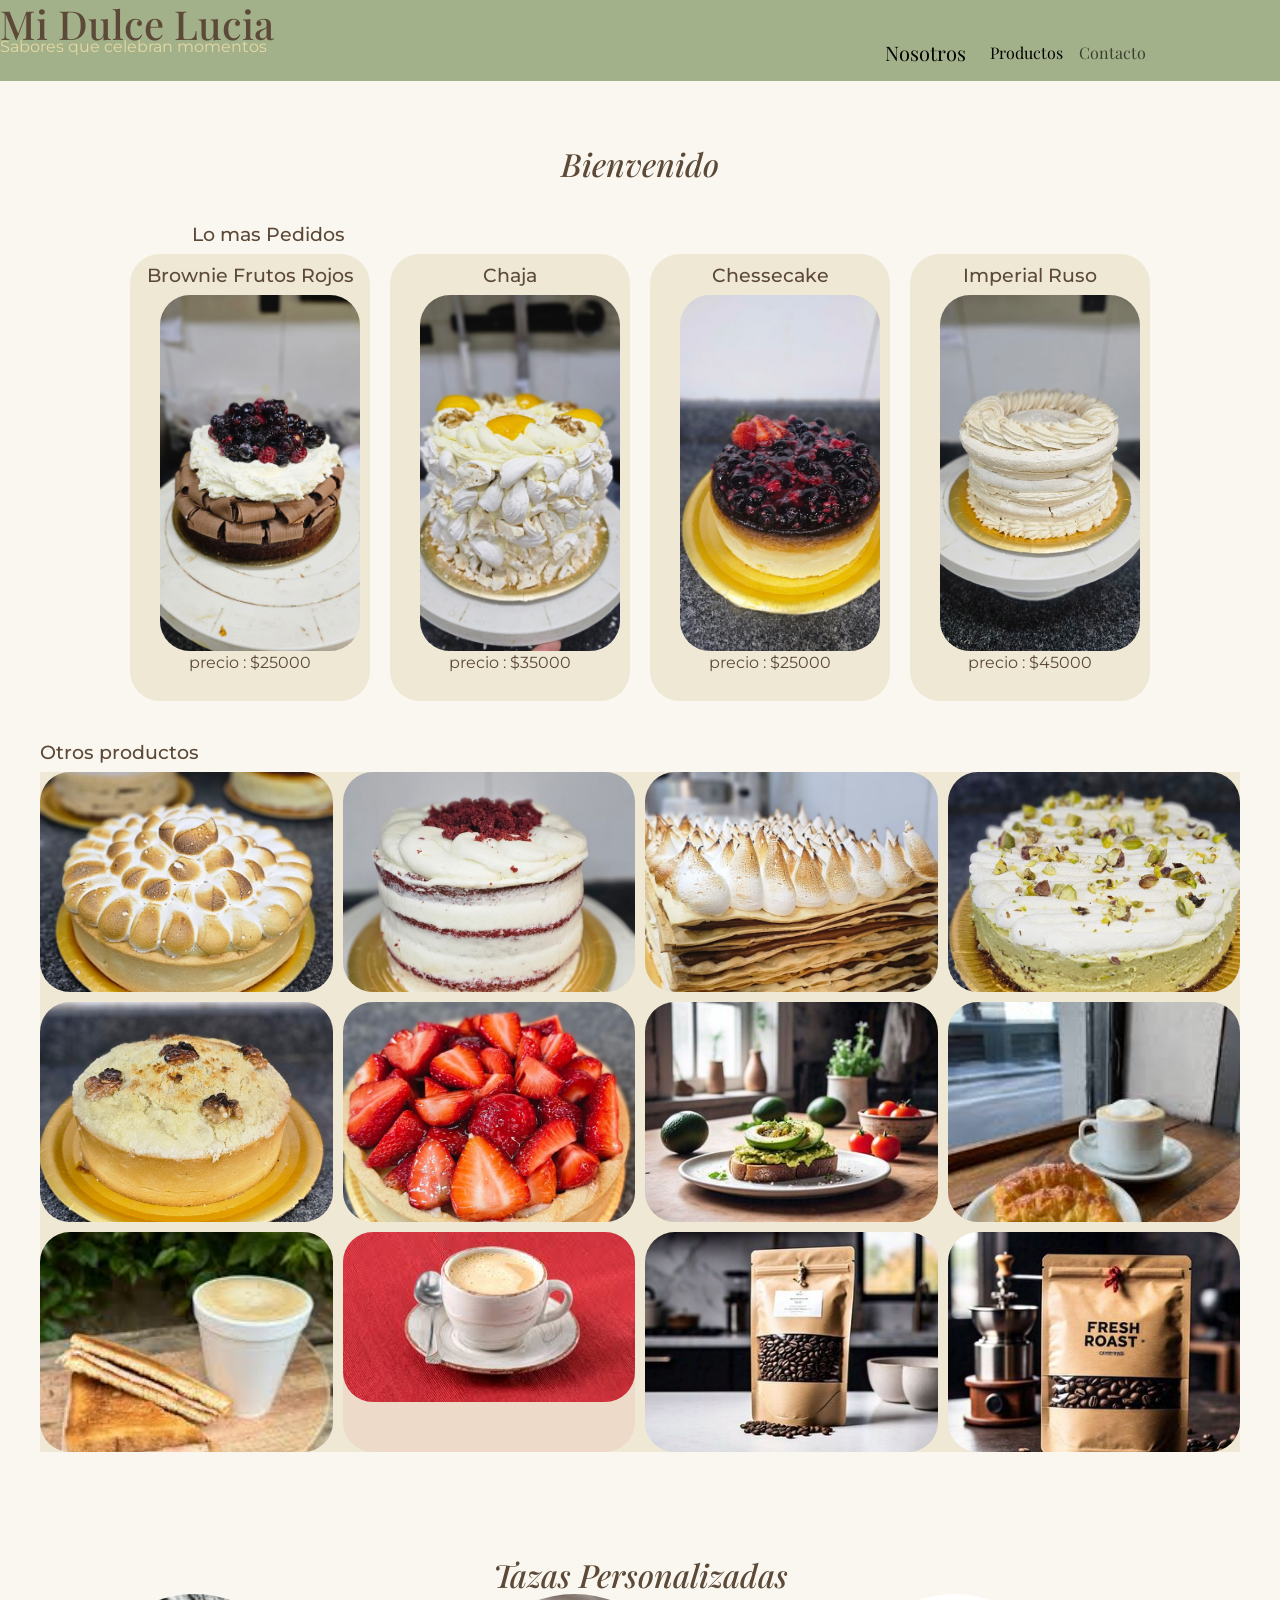
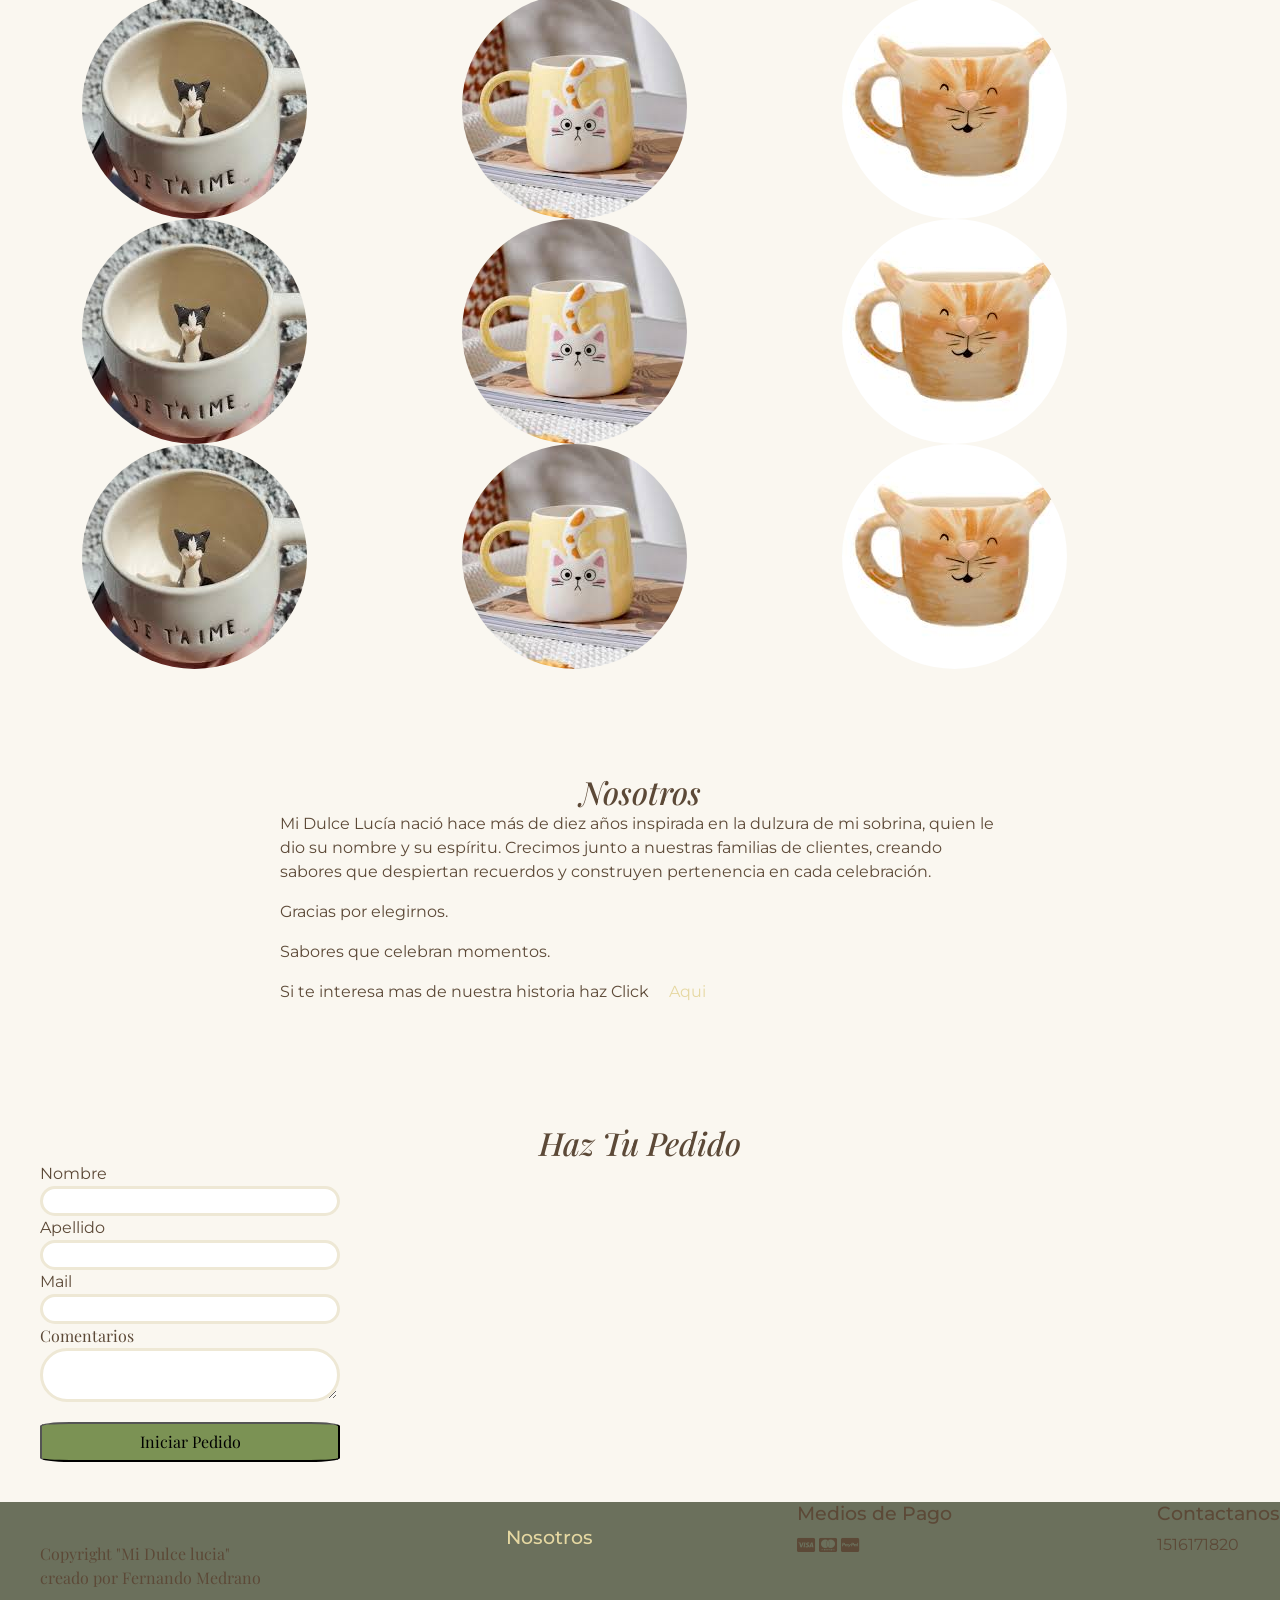
==== index.html @ 554dda73 "proyecto v1 mi dulce lucia" ====
<!DOCTYPE html>
<html lang="en">

<head>
    <meta charset="UTF-8">
    <meta name="viewport" content="width=device-width, initial-scale=1.0">
    <meta name="description"
        content=" Mi Dulce Lucía: pastelería artesanal, tortas premium y postres personalizados. Envíos a todo Buenos Aires.">
    <meta name="robots" content="index, follow">

    <!--- bootstrasp-->
    <link href="https://cdn.jsdelivr.net/npm/bootstrap@5.3.8/dist/css/bootstrap.min.css" rel="stylesheet"
        integrity="sha384-sRIl4kxILFvY47J16cr9ZwB07vP4J8+LH7qKQnuqkuIAvNWLzeN8tE5YBujZqJLB" crossorigin="anonymous">
    <!---->

    <link rel="stylesheet" href="./estilo/estilo.css">

    <link rel="preconnect" href="https://fonts.googleapis.com">
    <link rel="preconnect" href="https://fonts.gstatic.com" crossorigin>
    <link href="https://fonts.googleapis.com/css2?family=Playfair+Display:ital,wght@0,400..900;1,400..900&display=swap"
        rel="stylesheet">
    <link rel="preconnect" href="https://fonts.googleapis.com">
    <link rel="preconnect" href="https://fonts.gstatic.com" crossorigin>
    <link
        href="https://fonts.googleapis.com/css2?family=Montserrat:ital,wght@0,100..900;1,100..900&family=Playfair+Display:ital,wght@0,400..900;1,400..900&display=swap"
        rel="stylesheet">




    <link rel="stylesheet" href="https://cdnjs.cloudflare.com/ajax/libs/font-awesome/6.5.0/css/all.min.css">
    <!---etiqueta para icono, con ia aprendi como usarla-->

    <title>Mi Dulce Lucia</title>
</head>

<body>
    <header>
        <div class="logo" id="headerGrid">
            <h1>Mi Dulce Lucia </h1>
            <p class="eslogan">Sabores que celebran momentos </p>
        </div>
        <div id="btnGrid">
            <nav class="navbar navbar-expand-lg ">
                <div class="container-fluid">
                    <a class="navbar-brand" href="./pages/NuestraHistoria.html">Nosotros</a>
                    <button class="navbar-toggler" type="button" data-bs-toggle="collapse" data-bs-target="#navbarNav"
                        aria-controls="navbarNav" aria-expanded="false" aria-label="Toggle navigation">
                        <span class="navbar-toggler-icon"></span>
                    </button>
                    <div class="collapse navbar-collapse" id="navbarNav">
                        <ul class="navbar-nav">
                            <li class="nav-item">
                                <a class="nav-link active" aria-current="page"
                                    href="./pages/productos.html">Productos</a>
                            </li>
                            <li class="nav-item">
                                <a class="nav-link" href="./pages/contactos.html">Contacto</a>
                            </li>

                        </ul>
                    </div>
                </div>
            </nav>
        </div>
    </header>
    <main>
        <section>
            <section class="sectores" id="#inicio">
                <h2> Bienvenido </h2>

            </section>
            <section class="lomaspedidos ">
                <h3> Lo mas Pedidos</h3>
            </section>
            <div class="container">

                <section id="tortas" class="row">

                    <div class="tortas-card">
                        <h3> Brownie Frutos Rojos</h3>
                        <a href="./pages/brownie _frutos _rojos.html"><img src="./img/brownie_frutosrojos.jpeg"
                                alt="brownie frutos rojos"></a>

                        <p> precio : $25000</p>
                    </div>

                    <div class="tortas-card">
                        <h3> Chaja</h3>
                        <a href="./pages/torta_chaja.html"><img src="./img/chaja.jpeg" alt="Torta chaja"></a>

                        <p> precio : $35000</p>
                    </div>

                    <div class="tortas-card">
                        <h3> Chessecake </h3>
                        <a href="./pages/chesscake.html"><img src="./img/chesscake.jpeg" alt="chesscake"></a>

                        <p> precio : $25000</p>
                    </div>

                    <div class="tortas-card">
                        <h3> Imperial Ruso </h3>
                        <a href="./pages/imperialruso.html"><img src="./img/imperia_ruso.jpeg" alt="Imperial Ruso"></a>
                        <p> precio : $45000</p>
                    </div>
                </section>
            </div>
            <section class="sectores">
                <h3> Otros productos </h3>
                <div class=>
                    <div class="container_grid">
                        <div id="box1" class="imgbox"><!-- aca podria ponerle un "a" i linkearlo a una pag x cada prod-->
                            <img src="./img/limon_pie.jpeg" alt="Limon Pie">
                            <div class="textprod">
                                <h3>Limon Pie </h3>
                                <p> precio : $ 35000 </p>
                                <p class="detralle"> Lorem, ipsum dolor sit amet consectetur adipisicing elit.
                                    Consequuntur minima ab recusandae rerum impedit eaque maiores .</p>
                            </div>
                        </div>
                        <div id="box2" class="imgbox">
                            <img src="./img/red_velvet.jpeg" alt="Red Velvet">
                            <div class="textprod">
                                <h3> Red Velvet</h3>
                                <p> precio : $55000</p>
                                <p class="detralle"> Lorem, ipsum dolor sit amet consectetur adipisicing elit.
                                    Consequuntur minima ab recusandae rerum impedit eaque maiores .</p>
                            </div>
                        </div>
                        <div id="box3" class="imgbox">
                            <img src="./img/rogel.jpeg" alt="Rogel">
                            <div class="textprod">
                                <h3> Rogel </h3>
                                <p> precio : $35000 </p>
                                <p class="detralle"> Lorem, ipsum dolor sit amet consectetur adipisicing elit.
                                    Consequuntur minima ab recusandae rerum impedit eaque maiores .</p>
                            </div>
                        </div>
                        <div id="box4" class="imgbox">
                            <img src="./img/semifrio_pistacho.jpeg" alt="semi frio Pistacho">
                            <div class="textprod">
                                <h3> Semi Frio Pistacho </h3>
                                <p> precio : $45000</p>
                                <p class="detralle"> Lorem, ipsum dolor sit amet consectetur adipisicing elit.
                                    Consequuntur minima ab recusandae rerum impedit eaque maiores ad expedita quo
                                    placeat fugit perspiciatis autem, reiciendis corporis, ullam quae laudantium illum
                                    dolores.</p>
                            </div>
                        </div>
                        <div id="box5" class="imgbox">
                            <img src="./img/stroisser.jpeg" alt="stroisser">
                            <div class="textprod">
                                <h3> Stroiser</h3>
                                <p> precio : $35000</p>
                                <p class="detralle"> Lorem, ipsum dolor sit amet consectetur adipisicing elit.
                                    Consequuntur minima ab recusandae rerum impedit eaque maiores ..</p>
                            </div>
                        </div>
                        <div id="box6" class="imgbox">
                            <img src="./img/tarta_frutilla.jpeg" alt="Tarta Frutilla">
                            <div class="textprod">
                                <h3> Tarta de Frutilla </h3>
                                <p> precio : $45000</p>
                                <p class="detralle"> Lorem, ipsum dolor sit amet consectetur adipisicing elit.
                                    Consequuntur minima ab recusandae rerum impedit eaque maiores .</p>
                            </div>
                        </div>
                        <div id="box7" class="imgbox">
                            <img src="./img/avocado.jpg" alt="avocado">
                            <div class="textprod">
                                <h3>Avocado toust </h3>
                                <p class="detralle"> Lorem, ipsum dolor sit amet consectetur adipisicing elit.
                                    Consequuntur minima ab recusandae rerum impedit eaque maiores .</p>
                            </div>
                        </div>
                        <div id="box8" class="imgbox">
                            <img src="./img/cafe-con-medialunasjpg.jpg" alt="cafeymedialunas">
                            <div class="textprod">
                                <h3> Cafe con Medialunas</h3>
                                <p class="detralle"> Lorem, ipsum dolor sit amet consectetur adipisicing elit.
                                    Consequuntur minima ab recusandae rerum impedit eaque maiores .</p>
                            </div>
                        </div>
                        <div id="box9" class="imgbox">
                            <img src="./img/cafe-y-tostado.jpg" alt="cafe y tostado">
                            <div class="textprod">
                                <h3> Cafe y tostado</h3>
                                <p class="detralle"> Lorem, ipsum dolor sit amet consectetur adipisicing elit.
                                    Consequuntur minima ab recusandae rerum impedit eaque maiores .</p>
                            </div>
                        </div>
                        <div id="box10" class="imgbox">
                            <img src="./img/cafeconleche.jpg" alt="cafe con leche">
                            <div class="textprod">
                                <h3>cafe con leche</h3>
                                <p class="detralle"> Lorem, ipsum dolor sit amet consectetur adipisicing elit.
                                    Consequuntur minima ab recusandae rerum impedit eaque maiores .</p>
                            </div>
                        </div>
                        <div id="box11" class="imgbox">
                            <img src="./img/paquete-cafe-1.jpg" alt="paquete cafe1">
                            <div class="textprod">
                                <h3>paquete cafe</h3>
                                <p class="detralle"> Lorem, ipsum dolor sit amet consectetur adipisicing elit.
                                    Consequuntur minima ab recusandae rerum impedit eaque maiores .</p>
                            </div>
                        </div>
                        <div id="box12" class="imgbox">
                            <img src="./img/paquete-cafe-2.jpg" alt="paquete cafe2">
                            <div class="textprod">
                                <h3>paquete cafe</h3>
                                <p class="detralle"> Lorem, ipsum dolor sit amet consectetur adipisicing elit.
                                    Consequuntur minima ab recusandae rerum impedit eaque maiores .</p>
                            </div>
                        </div>

                    </div>
                </div>
            </section>

            <section class="sectores">
                <h2> Tazas Personalizadas</h2>
                <!-- no hice el link xq considere que demostre que se usarlo al hacer lo mismo con las tortas)-->
                <div id="tazas" class="container">
                    <section class="row">
                        <div class="col-lg-4 col-md-4 col-12">
                            <img src="./img/tazagato1.jpg" alt="1taza" class="tazasImg">
                        </div>
                        <div class="col-lg-4 col-md-4 col-12">
                            <img src="./img/tazagato2.jpg" alt="2taza" class="tazasImg">
                        </div>
                        <div class="col-lg-4 col-md-4 col-12">
                            <img src="./img/tazagato3.jpg" alt="3taza" class="tazasImg">
                        </div>
                    </section>
                    <section class="row">
                        <div class="col-lg-4 col-md-4 col-12">
                            <img src="./img/tazagato1.jpg" alt="1taza" class="tazasImg">
                        </div>
                        <div class="col-lg-4 col-md-4 col-12">
                            <img src="./img/tazagato2.jpg" alt="2taza" class="tazasImg">
                        </div>
                        <div class="col-lg-4 col-md-4 col-12">
                            <img src="./img/tazagato3.jpg" alt="3taza" class="tazasImg">
                        </div>
                    </section>
                    <section class="row">
                        <div class="col-lg-4 col-md-4 col-12">
                            <img src="./img/tazagato1.jpg" alt="1taza" class="tazasImg">
                        </div>
                        <div class="col-lg-4 col-md-4 col-12">
                            <img src="./img/tazagato2.jpg" alt="2taza" class="tazasImg">
                        </div>
                        <div class="col-lg-4 col-md-4 col-12">
                            <img src="./img/tazagato3.jpg" alt="3taza" class="tazasImg">
                        </div>
                    </section>



                </div>
            </section>
            <section class="sectores">
                <h2>Nosotros</h2>
                <div class="Nosotros">
                    <div>
                        <p>Mi Dulce Lucía nació hace más de diez años inspirada en la dulzura de mi sobrina, quien le
                            dio su nombre y su espíritu. Crecimos junto a nuestras familias de clientes, creando sabores
                            que despiertan recuerdos y construyen pertenencia en cada celebración.
                        <p>Gracias por elegirnos.</p>
                        <p>Sabores que celebran momentos.</p>
                        <p> Si te interesa mas de nuestra historia haz Click<a
                                href="./pages/NuestraHistoria.html">Aqui</a></p>
                    </div>
            </section>
            </div>
            <Section class="sectores">
                <div class="pedidos">
                    <h2> Haz Tu Pedido</h2>
                    <div class="form">
                        <form>
                            <label for="nombre"> Nombre</label>
                            <input type="text" required>
                            <label for="apellido">Apellido</label>
                            <input type="text" required>
                            <label for="mail"> Mail</label>
                            <input></input>

                            <lebel for="comentarios"> Comentarios</lebel>
                            <textarea id="comentarios"></textarea>
                            <button> Iniciar Pedido</button>
                        </form>
                    </div>
                </div>
            </Section>
        </section>
    </main>
    <footer>
        <section class="sectores">
            <div>Copyright "Mi Dulce lucia"</div>
            <div>creado por Fernando Medrano</div>
        </section>


        <div> <a href="./pages/sobre_nosotros.html">
                <h3>Nosotros</h3>
            </a>

        </div>
        <div>
            <h3>Medios de Pago</h3><!---aca podria linkiarlo a un especie de mercado pago o similar-->
            <i class="fa-brands fa-cc-visa"></i>
            <i class="fa-brands fa-cc-mastercard"></i>
            <i class="fa-brands fa-cc-paypal"></i>
            <i
                class="fa-brands fa-cash-app"></i><!---podria poner mas, pero considero q a fines practicos se entiende el uso de las herramientas-->
        </div>
        <div>
            <h3>Contactanos</h3>
            <p>1516171820</p>
        </div>


    </footer>
    <!--bootstrap scrip-->
    <script src="https://cdn.jsdelivr.net/npm/bootstrap@5.3.8/dist/js/bootstrap.bundle.min.js"
        integrity="sha384-FKyoEForCGlyvwx9Hj09JcYn3nv7wiPVlz7YYwJrWVcXK/BmnVDxM+D2scQbITxI"
        crossorigin="anonymous"></script>
</body>

</html>

<!-- Profe:
    en este proyecto quise simular el sitio web de una panaderia/confiteria, hay etiquetas en donde no hice el link xq ya lo habia en otros, e interprete q lo aprendido en linkiar ya estaba cumplido.
    me ayude en aprender algo de FLEX con chatgpt, habia otras cosas para usar chatgpt pero perdia autonomia en aprender.
    el Sketch, es similar a la idea, pero fui modificandolo.
-->
---- estilo/estilo.css ----
*{
    margin: 0;
    padding: 0;
}
/*---css index  ------*/
body{
    background-color: #FAF7F0;
    color: #2E2E2E  
}
/*-------Google fuentes----(cuando puse bootrap se me rompio el stilo de las letras x eso separe y puse medidas a cada uno---*/
body, h1, h2{
    color: #5C4937;
    font-family: "Playfair Display", serif;
    margin: 0;
    font-size: 1rem;
    }
h1{
    font-size: 2.5rem;
}

h2{
    font-size: 2rem;
}

h3{
    font-size: 1.2rem;
}


h3, p, label, input, textarea{
    font-family: "Montserrat", sans-serif;
    }
/*----sectores p espacio entre ellos Card "mas pediddos"*------*/
.sectores{
    padding: 40px;
}
.logo{
    display: flex;
    flex-direction: column; /*etiqueta aprendida con ia/youtube*/
    
}
.eslogan{
    margin-top: -3%;
    color:  #E6D8A2;
}
/*-------*/
header{
    background-color: #A3B18A ; /* #a3b18a #97aa77*/
    display: grid;
    grid-template-columns: repeat(3, 1fr);
    grid-template-areas: 
    "logo . botonera";
}
#headerGrid{
    grid-area: logo;
}
#btnGrid{
    grid-area: botonera;
    padding-top: 25px;
    display: flex;
    align-items: center;
}
a{
    text-decoration: none;
    color: #E6D8A2;
    text-decoration: none;
    padding-left: 20px;
    text-align: center;

}

/* version anterior de botones
    width: 100%;
    display: flex;/*etiqueta aprendida con ia/youtube
    align-items: center;
    justify-content: space-between;
    flex-wrap: wrap;/*etiqueta aprendida con ia/youtube
    margin-bottom: -2%;/*etiqueta aprendida con ia/youtube
*/
button{
    background-color: #7b9254 ;
}

header div nav{
    display: flex;
}




h2{
    font-style: italic;
    text-align: center;
}
.lomaspedidos{
    display: flex;
    justify-content: flex-start;
    padding-left: 15%;
}
#tortas{
    display: flex;
    flex-wrap: nowrap; 
    gap:20px; 
    justify-content: center;   
}

@media (max-width: 576px) {
    #tortas {
        flex-direction: column;
        align-items: center;
    }

    .tortas-card {
        width: 90%;
    }
}
    @media (max-width: 768px) {
    #tortas {
        flex-wrap: wrap;
    }

    .tortas-card {
        width: 45%;
    }
}


.tortas-card{
    background-color: #EEE8D5;
    text-align: center;
    padding: 10px;
    width: fit-content;
    border-radius: 30px;
}

.tortas-card img{
    width: 200px;
    height:auto;
    border-radius: 30px;
    justify-content: baseline;
}

.tazasImg{
    border-radius: 100%;
    display: flex;
    align-items: center;
    justify-content: space-between;
}

/*---------card con Grid -------*/ 

.container_grid{
    display: grid;
    grid-template-columns: repeat(4, 1fr);
    gap: 10px;
    grid-row: auto;
    background: #EEE8D5;
    position: relative;
    grid-template-areas: 
    "box1 box2 box3 box4"
    "box5 box6 box7 box8"
    "box9 box10 box11 box12"
    ;
    
}
@media (min-max:768){
    .container_grid{
        
    }
}
.container_grid div{
    background-color: #eedac8;

}


.imgbox {   
    width: 100%;
    height: auto;
    border-radius: 30px;
    /* para el hover aprendido con ia*/
    transition: transform 0.3s ease;
    position: relative;
}

.imgbox img{
    width: 100%;
    height: auto;
    min-height: 160px;
    max-height: 220px;
    object-fit: cover;  /*ayuda con ia*/
    border-radius: 30PX;
}

.textprod {
    opacity: 0;  /* vinculado con el :hover*/
    border-radius: 15px;
    position: absolute; /* esta idea la aprendi con ia para el :hover */
    inset: 0; /* junto de la idea de Hover*/
    padding: 10px;
    font-size: 0.9rem;
    line-height: 1.2;
    overflow: hidden; /* aprendido con ia*/
}

.imgbox:hover .textprod{
    opacity: 1;
    transform: scale(1.4);
    z-index: 10;
}




#box1{grid-area: box1;}
#box2{grid-area: box2;}
#box3{grid-area: box3;}
#box4{grid-area: box4;}
#box5{grid-area: box5;}
#box6{grid-area: box6;}
#box7{grid-area: box7;}
#box8{grid-area: box8;}
#box9{grid-area: box9;}
#box10{grid-area: box10;}
#box11{grid-area: box11}
#box12{grid-area: box12;}



/* nosotros*/

.container_grid_nosotros{
    display: grid;
    grid-template-columns: 0.1fr 0.9fr;
    grid-template-areas:
        "colum_img Colum_text";
    gap: 20px;
}
#grid1{grid-area:colum_img;}
#grid2{grid-area: Colum_text;}


@media (max-width: 768px) {
    .container_grid_nosotros{
        grid-template-columns: 1fr;
        grid-template-areas:
            "colum_img"
            "Colum_text";
    }
}  /* no logro comprender la IDEA de las mediaqueris, como implementarla me confunde, tuve mucha ayuda de ia con esto.*/

-----------------------

.tazasImg{
    width: 230px;
    height: 230px;
    border-radius: 80%;
    object-fit: cover; 
}



.pedidos form{
    display: flex;
    width: 300px;
    height: auto;
    flex-direction: column;
    justify-content: center;
    
}
input, textarea{
    border-radius: 200px;
    border: solid #EEE8D5;
}
#comentarios{
    margin-bottom: 20px;
}
button{
    border-radius: 10%;
    padding: 2%;
}

.Nosotros{
    display: flex;
    align-items: center;
    justify-content: center;
    padding-left: 20%;
    padding-right: 20%;
}

footer{
    background-color: #6B705C;
    width: 100%;
    height: 100%;
    display: flex;
    flex-wrap: wrap;
    justify-content: space-between;
}

/*Paginas css  -------/*/
.pages_tortas, h2{
    margin-top: 2%;
}
.img_torta{
    display:flex;
    justify-content: center;
}
.img_torta img{
    width: 230px;
    height: 230px;
    border-radius: 80%;
    object-fit: cover; 
}
.descripcion_torta{
    font-family: "Playfair Display", serif;
    display: flex;
    justify-content: center;
    padding-top: 5%;
    padding-left: 10%;
    padding-right: 20%;
}

.buton_torta{
    padding-bottom: 5%;
}
.historia{
    width: 230px;
    height: 230px;
    border-radius: 80%;
    object-fit: cover; 
    display: flex;
}
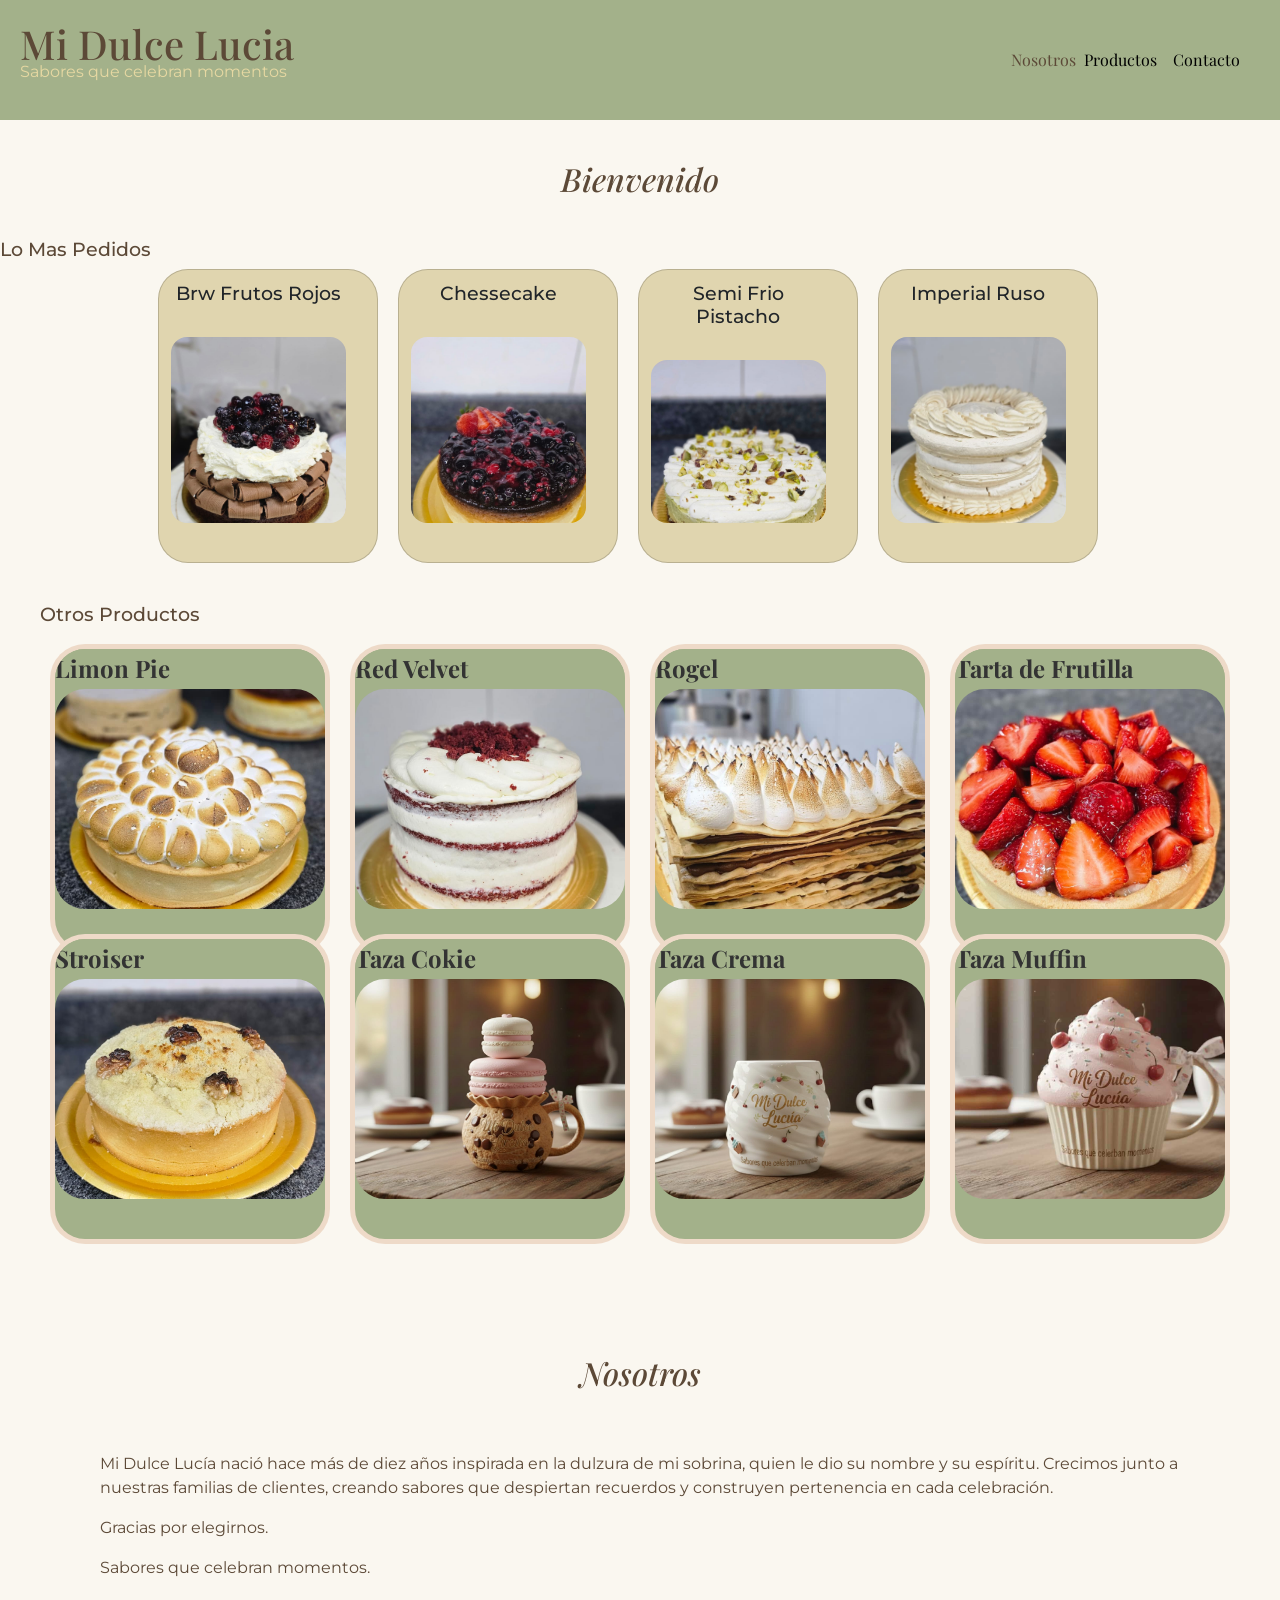
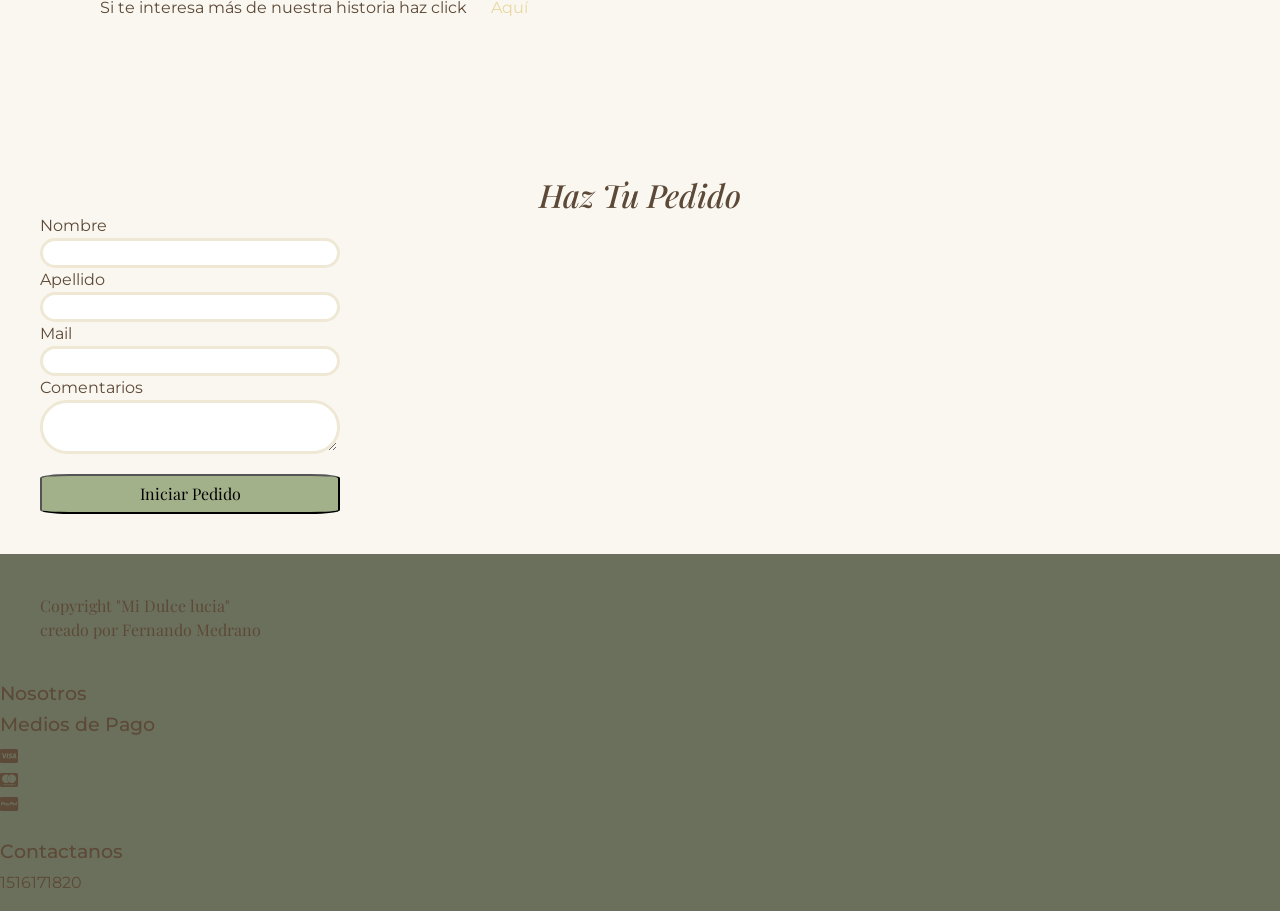
==== commit dc52e9c5: "reentrega mi dulce lucia" ====
--- a/index.html
+++ b/index.html
@@ -1,5 +1,5 @@
 <!DOCTYPE html>
-<html lang="en">
+<html lang="es">
 
 <head>
     <meta charset="UTF-8">
@@ -7,7 +7,8 @@
     <meta name="description"
         content=" Mi Dulce Lucía: pastelería artesanal, tortas premium y postres personalizados. Envíos a todo Buenos Aires.">
     <meta name="robots" content="index, follow">
-
+    <meta name="description" content="Servicio de pasteleria y catering">
+    <meta name="author" name="Fernando Medrano">
     <!--- bootstrasp-->
     <link href="https://cdn.jsdelivr.net/npm/bootstrap@5.3.8/dist/css/bootstrap.min.css" rel="stylesheet"
         integrity="sha384-sRIl4kxILFvY47J16cr9ZwB07vP4J8+LH7qKQnuqkuIAvNWLzeN8tE5YBujZqJLB" crossorigin="anonymous">
@@ -31,19 +32,19 @@
     <link rel="stylesheet" href="https://cdnjs.cloudflare.com/ajax/libs/font-awesome/6.5.0/css/all.min.css">
     <!---etiqueta para icono, con ia aprendi como usarla-->
 
-    <title>Mi Dulce Lucia</title>
+    <title>Mi Dulce Lucia | Sabores que celebran momentos</title>
 </head>
 
 <body>
     <header>
-        <div class="logo" id="headerGrid">
+        <div class="logo headerGrid">
             <h1>Mi Dulce Lucia </h1>
             <p class="eslogan">Sabores que celebran momentos </p>
         </div>
-        <div id="btnGrid">
+        <div class="btnGrid">
             <nav class="navbar navbar-expand-lg ">
                 <div class="container-fluid">
-                    <a class="navbar-brand" href="./pages/NuestraHistoria.html">Nosotros</a>
+                    <a class="nav-link active" aria-current="page" href=>Nosotros</a>
                     <button class="navbar-toggler" type="button" data-bs-toggle="collapse" data-bs-target="#navbarNav"
                         aria-controls="navbarNav" aria-expanded="false" aria-label="Toggle navigation">
                         <span class="navbar-toggler-icon"></span>
@@ -51,11 +52,11 @@
                     <div class="collapse navbar-collapse" id="navbarNav">
                         <ul class="navbar-nav">
                             <li class="nav-item">
-                                <a class="nav-link active" aria-current="page"
-                                    href="./pages/productos.html">Productos</a>
+                                <a class="nav-link active" aria-current="page" href="/pages/productos.html">Productos</a>
+                                <!--no lo linkie XQ YA TENIA 5 HTML INDIVIDIALES DE CADA TORTA-->
                             </li>
                             <li class="nav-item">
-                                <a class="nav-link" href="./pages/contactos.html">Contacto</a>
+                                <a class="nav-link active" aria-current="page" href=>Contacto</a><!--no lo linkie XQ YA TENIA 5 HTML INDIVIDIALES DE CADA TORTA-->
                             </li>
 
                         </ul>
@@ -64,215 +65,219 @@
             </nav>
         </div>
     </header>
+
     <main>
         <section>
-            <section class="sectores" id="#inicio">
+            <section class="sectores" >
                 <h2> Bienvenido </h2>
 
             </section>
             <section class="lomaspedidos ">
-                <h3> Lo mas Pedidos</h3>
+                <h3> Lo Mas Pedidos</h3>
             </section>
             <div class="container">
-
-                <section id="tortas" class="row">
-
-                    <div class="tortas-card">
-                        <h3> Brownie Frutos Rojos</h3>
-                        <a href="./pages/brownie _frutos _rojos.html"><img src="./img/brownie_frutosrojos.jpeg"
-                                alt="brownie frutos rojos"></a>
-
-                        <p> precio : $25000</p>
-                    </div>
-
-                    <div class="tortas-card">
-                        <h3> Chaja</h3>
-                        <a href="./pages/torta_chaja.html"><img src="./img/chaja.jpeg" alt="Torta chaja"></a>
-
-                        <p> precio : $35000</p>
-                    </div>
-
-                    <div class="tortas-card">
-                        <h3> Chessecake </h3>
-                        <a href="./pages/chesscake.html"><img src="./img/chesscake.jpeg" alt="chesscake"></a>
-
-                        <p> precio : $25000</p>
-                    </div>
-
-                    <div class="tortas-card">
-                        <h3> Imperial Ruso </h3>
-                        <a href="./pages/imperialruso.html"><img src="./img/imperia_ruso.jpeg" alt="Imperial Ruso"></a>
-                        <p> precio : $45000</p>
-                    </div>
+                <section class="tortas row">
+                    <!-- From Uiverse.io by vamsidevendrakumar -->
+                    <div class="card">
+                        <div class="card-inner">
+                            <div class="card-front">
+                                <h3 >Brw Frutos Rojos</h3>
+                                <a href="./pages/brownie _frutos _rojos.html"><img src="./img/brownie_frutosrojos.jpeg"
+                                        alt="brownie frutos rojos"></a>
+                            </div>
+                            <div class="card-back">
+                                <h3 class="card__title">Brw Frutos Rojos</h3>
+                                <a href="./pages/brownie _frutos _rojos.html"><img src="./img/brownie_frutosrojos.jpeg"
+                                    alt="brownie frutos rojos"></a>
+                            </div>
+                        </div>
+                    </div>
+
+                    
+
+                    <div class="card">
+                        <div class="card-inner">
+                            <div class="card-front">
+                                <h3 > Chessecake </h3>
+                                <a href="./pages/chesscake.html"><img src="./img/chesscake.jpeg" alt="chesscake"></a>
+                            </div>
+                            <div class="card-back">
+                                <h3 class="card__title"> Chessecake </h3>
+                                <a href="./pages/chesscake.html"><img src="./img/chesscake.jpeg" alt="chesscake"></a>
+                            </div>
+                        </div>
+                    </div>
+
+                    <div class="card">
+                        <div class="card-inner">
+                            <div class="card-front">
+                                <h3> Semi Frio Pistacho </h3>
+                                <a href="./pages/pistacho.html"><img src="./img/semifrio_pistacho.jpeg"
+                                        alt="Pistacho"></a>
+                            </div>
+                            <div class="card-back">
+                                <h3 class="card__title"> Semi Frio Pistacho</h3>
+                                <a href="./pages/pistacho.html"><img src="./img/semifrio_pistacho.jpeg"
+                                        alt="Pistacho"></a>
+                            </div>
+                        </div>
+                    </div>
+
+                    <div class="card">
+                        <div class="card-inner">
+                            <div class="card-front">
+                                <h3> Imperial Ruso </h3>
+                                <a href="./pages/imperialruso.html"><img src="./img/imperia_ruso.jpeg" alt="Imperial Ruso"></a>
+                            </div>
+                            <div class="card-back">
+                                <h3 class="card__title"> Imperial Ruso </h3>
+                                <a href="./pages/imperialruso.html"><img src="./img/imperia_ruso.jpeg" alt="Imperial Ruso"></a>
+                            </div>
+                        </div>
+                    </div>
+
                 </section>
             </div>
+            
             <section class="sectores">
-                <h3> Otros productos </h3>
-                <div class=>
-                    <div class="container_grid">
-                        <div id="box1" class="imgbox"><!-- aca podria ponerle un "a" i linkearlo a una pag x cada prod-->
-                            <img src="./img/limon_pie.jpeg" alt="Limon Pie">
-                            <div class="textprod">
-                                <h3>Limon Pie </h3>
-                                <p> precio : $ 35000 </p>
-                                <p class="detralle"> Lorem, ipsum dolor sit amet consectetur adipisicing elit.
-                                    Consequuntur minima ab recusandae rerum impedit eaque maiores .</p>
-                            </div>
-                        </div>
-                        <div id="box2" class="imgbox">
-                            <img src="./img/red_velvet.jpeg" alt="Red Velvet">
-                            <div class="textprod">
-                                <h3> Red Velvet</h3>
+                    <h3> Otros Productos </h3>
+                <div class="container_grid">
+                    <div class="box1 imgbox">
+                        <div class="card_op">
+                            <div class="card__header">
+                                <h4 class="card__title">Limon Pie</h4>
+                            </div>
+                                <img src="./img/limon_pie.jpeg" alt="Limon Pie">
+                            <div class="card__content">
+                                <h3 class="card__title">Limon Pie</h3>
+                                <p> precio : $25000</p>
+                                <p class="detralle"> Cheesecake cremoso y suave, con base crocante y sabor equilibrado.
+                                Para saber más, haz click.</p>                            
+                            </div>
+                        </div>
+                    </div>
+
+                    <div class="box2 imgbox">
+                        <div class="card_op">
+                            <div class="card__header">
+                                <h4 class="card__title">Red Velvet</h4>
+                            </div>
+                                <img src="./img/red_velvet.jpeg" alt="Red Velvet">
+                            <div class="card__content">
+                                <h3 class="card__title"> Red Velvet</h3>
                                 <p> precio : $55000</p>
-                                <p class="detralle"> Lorem, ipsum dolor sit amet consectetur adipisicing elit.
-                                    Consequuntur minima ab recusandae rerum impedit eaque maiores .</p>
-                            </div>
-                        </div>
-                        <div id="box3" class="imgbox">
-                            <img src="./img/rogel.jpeg" alt="Rogel">
-                            <div class="textprod">
-                                <h3> Rogel </h3>
+                                <p class="detralle"> Bizcochuelo aterciopelado, suave y húmedo, con delicadas notas de
+                                cacao y crema equilibrada. Para saber más, haz click.</p>                            
+                            </div>
+                        </div>
+                    </div>
+
+                    <div class="box3 imgbox">
+                        <div class="card_op">
+                            <div class="card__header">
+                                <h4 class="card__title">Rogel</h4>
+                            </div>
+                                <img src="./img/rogel.jpeg" alt="Rogel">
+                            <div class="card__content">
+                                <h3 class="card__title"> Rogel </h3>
                                 <p> precio : $35000 </p>
-                                <p class="detralle"> Lorem, ipsum dolor sit amet consectetur adipisicing elit.
-                                    Consequuntur minima ab recusandae rerum impedit eaque maiores .</p>
-                            </div>
-                        </div>
-                        <div id="box4" class="imgbox">
-                            <img src="./img/semifrio_pistacho.jpeg" alt="semi frio Pistacho">
-                            <div class="textprod">
-                                <h3> Semi Frio Pistacho </h3>
+                                <p class="detralle">Capas crocantes de masa fina unidas con abundante dulce de leche y
+                                terminación suave. Para saber más, haz click.</p>                            
+                            </div>
+                        </div>
+                    </div>
+
+                    <div class="box4 imgbox">
+                        <div class="card_op">
+                            <div class="card__header">
+                                <h4 class="card__title">Tarta de Frutilla</h4>
+                            </div>
+                                <img src="./img/tarta_frutilla.jpeg" alt="Tarta Frutilla">
+                            <div class="card__content">
+                                <h3 class="card__title"> Tarta de Frutilla </h3>
+                                <p> precio : $35000 </p>
+                                <p class="detralle">Masa crocante, crema suave y frutillas frescas que aportan frescura y color. Para saber más, haz click.</p>
+                            </div>
+                        </div>
+                    </div>
+
+                    <div class="box5 imgbox">
+                        <div class="card_op">
+                            <div class="card__header">
+                                <h4 class="card__title">Stroiser</h4>
+                            </div>
+                                <img src="./img/stroisser.jpeg" alt="stroisser">
+                            <div class="card__content">
+                                <h3 class="card__title"> Stroiser</h3>
+                                    <p> precio : $35000</p>
+                                    <p class="detralle">Base crocante con relleno suave y cubierta crumble dorada,
+                                    equilibrando textura y sabor. Para saber más, haz click.</p>
+                            </div>
+                        </div>
+                    </div>
+
+                    <div class="box6 imgbox">
+                        <div class="card_op">
+                            <div class="card__header">
+                                <h4 class="card__title">Taza Cokie</h4>
+                            </div>
+                            <img src="./img/taza_cokies.jpeg" alt="3taza" class="tazasImg" >
+                            <div class="card__content">
+                                <h3 class="card__title"> Taza Cokie </h3>
+                                    <p> precio : $45000</p>
+                                    <p class="detralle">Taza con diseño de cookie, original y encantadora, ideal para sumar
+                                    un toque dulce a tu café. Para saber más, haz click.</p>
+                            </div>
+                        </div>
+                    </div>
+
+                    <div class="box7 imgbox">
+                        <div class="card_op">
+                            <div class="card__header">
+                                <h4 class="card__title">Taza Crema</h4>
+                            </div>
+                            <img src="./img/taza_crema.jpeg" alt="1taza" class="tazasImg" >
+                            <div class="card__content">
+                                <h3 class="card__title">Taza Crema</h3>
                                 <p> precio : $45000</p>
-                                <p class="detralle"> Lorem, ipsum dolor sit amet consectetur adipisicing elit.
-                                    Consequuntur minima ab recusandae rerum impedit eaque maiores ad expedita quo
-                                    placeat fugit perspiciatis autem, reiciendis corporis, ullam quae laudantium illum
-                                    dolores.</p>
-                            </div>
-                        </div>
-                        <div id="box5" class="imgbox">
-                            <img src="./img/stroisser.jpeg" alt="stroisser">
-                            <div class="textprod">
-                                <h3> Stroiser</h3>
-                                <p> precio : $35000</p>
-                                <p class="detralle"> Lorem, ipsum dolor sit amet consectetur adipisicing elit.
-                                    Consequuntur minima ab recusandae rerum impedit eaque maiores ..</p>
-                            </div>
-                        </div>
-                        <div id="box6" class="imgbox">
-                            <img src="./img/tarta_frutilla.jpeg" alt="Tarta Frutilla">
-                            <div class="textprod">
-                                <h3> Tarta de Frutilla </h3>
+                                <p class="detralle"> Taza de cerámica con diseño delicado y detalles sutiles, ideal para
+                                disfrutar bebidas calientes con estilo y calidez. Para saber más, haz click.</p>
+                            </div>
+                        </div>
+                    </div>
+
+                    <div class="box8 imgbox">
+                        <div class="card_op">
+                            <div class="card__header">
+                                <h4 class="card__title">Taza Muffin</h4>
+                            </div>
+                            <img src="./img/taza_mophin_NUEVA.jpeg" alt="1taza" class="tazasImg">
+                            <div class="card__content">
+                                <h3 class="card__title"> Taza Muffin Rosa</h3>
                                 <p> precio : $45000</p>
-                                <p class="detralle"> Lorem, ipsum dolor sit amet consectetur adipisicing elit.
-                                    Consequuntur minima ab recusandae rerum impedit eaque maiores .</p>
-                            </div>
-                        </div>
-                        <div id="box7" class="imgbox">
-                            <img src="./img/avocado.jpg" alt="avocado">
-                            <div class="textprod">
-                                <h3>Avocado toust </h3>
-                                <p class="detralle"> Lorem, ipsum dolor sit amet consectetur adipisicing elit.
-                                    Consequuntur minima ab recusandae rerum impedit eaque maiores .</p>
-                            </div>
-                        </div>
-                        <div id="box8" class="imgbox">
-                            <img src="./img/cafe-con-medialunasjpg.jpg" alt="cafeymedialunas">
-                            <div class="textprod">
-                                <h3> Cafe con Medialunas</h3>
-                                <p class="detralle"> Lorem, ipsum dolor sit amet consectetur adipisicing elit.
-                                    Consequuntur minima ab recusandae rerum impedit eaque maiores .</p>
-                            </div>
-                        </div>
-                        <div id="box9" class="imgbox">
-                            <img src="./img/cafe-y-tostado.jpg" alt="cafe y tostado">
-                            <div class="textprod">
-                                <h3> Cafe y tostado</h3>
-                                <p class="detralle"> Lorem, ipsum dolor sit amet consectetur adipisicing elit.
-                                    Consequuntur minima ab recusandae rerum impedit eaque maiores .</p>
-                            </div>
-                        </div>
-                        <div id="box10" class="imgbox">
-                            <img src="./img/cafeconleche.jpg" alt="cafe con leche">
-                            <div class="textprod">
-                                <h3>cafe con leche</h3>
-                                <p class="detralle"> Lorem, ipsum dolor sit amet consectetur adipisicing elit.
-                                    Consequuntur minima ab recusandae rerum impedit eaque maiores .</p>
-                            </div>
-                        </div>
-                        <div id="box11" class="imgbox">
-                            <img src="./img/paquete-cafe-1.jpg" alt="paquete cafe1">
-                            <div class="textprod">
-                                <h3>paquete cafe</h3>
-                                <p class="detralle"> Lorem, ipsum dolor sit amet consectetur adipisicing elit.
-                                    Consequuntur minima ab recusandae rerum impedit eaque maiores .</p>
-                            </div>
-                        </div>
-                        <div id="box12" class="imgbox">
-                            <img src="./img/paquete-cafe-2.jpg" alt="paquete cafe2">
-                            <div class="textprod">
-                                <h3>paquete cafe</h3>
-                                <p class="detralle"> Lorem, ipsum dolor sit amet consectetur adipisicing elit.
-                                    Consequuntur minima ab recusandae rerum impedit eaque maiores .</p>
-                            </div>
-                        </div>
-
+                                <p class="detralle">Taza con forma de muffin rosa, dulce y original, perfecta para sumar
+                                un toque divertido a tu café. Para saber más, haz click.</p>
+                            </div>
+                        </div>
                     </div>
                 </div>
             </section>
-
-            <section class="sectores">
-                <h2> Tazas Personalizadas</h2>
-                <!-- no hice el link xq considere que demostre que se usarlo al hacer lo mismo con las tortas)-->
-                <div id="tazas" class="container">
-                    <section class="row">
-                        <div class="col-lg-4 col-md-4 col-12">
-                            <img src="./img/tazagato1.jpg" alt="1taza" class="tazasImg">
-                        </div>
-                        <div class="col-lg-4 col-md-4 col-12">
-                            <img src="./img/tazagato2.jpg" alt="2taza" class="tazasImg">
-                        </div>
-                        <div class="col-lg-4 col-md-4 col-12">
-                            <img src="./img/tazagato3.jpg" alt="3taza" class="tazasImg">
-                        </div>
-                    </section>
-                    <section class="row">
-                        <div class="col-lg-4 col-md-4 col-12">
-                            <img src="./img/tazagato1.jpg" alt="1taza" class="tazasImg">
-                        </div>
-                        <div class="col-lg-4 col-md-4 col-12">
-                            <img src="./img/tazagato2.jpg" alt="2taza" class="tazasImg">
-                        </div>
-                        <div class="col-lg-4 col-md-4 col-12">
-                            <img src="./img/tazagato3.jpg" alt="3taza" class="tazasImg">
-                        </div>
-                    </section>
-                    <section class="row">
-                        <div class="col-lg-4 col-md-4 col-12">
-                            <img src="./img/tazagato1.jpg" alt="1taza" class="tazasImg">
-                        </div>
-                        <div class="col-lg-4 col-md-4 col-12">
-                            <img src="./img/tazagato2.jpg" alt="2taza" class="tazasImg">
-                        </div>
-                        <div class="col-lg-4 col-md-4 col-12">
-                            <img src="./img/tazagato3.jpg" alt="3taza" class="tazasImg">
-                        </div>
-                    </section>
-
-
-
-                </div>
-            </section>
+        </section>
+
             <section class="sectores">
                 <h2>Nosotros</h2>
                 <div class="Nosotros">
                     <div>
                         <p>Mi Dulce Lucía nació hace más de diez años inspirada en la dulzura de mi sobrina, quien le
                             dio su nombre y su espíritu. Crecimos junto a nuestras familias de clientes, creando sabores
-                            que despiertan recuerdos y construyen pertenencia en cada celebración.
+                            que despiertan recuerdos y construyen pertenencia en cada celebración.</p>
                         <p>Gracias por elegirnos.</p>
                         <p>Sabores que celebran momentos.</p>
-                        <p> Si te interesa mas de nuestra historia haz Click<a
-                                href="./pages/NuestraHistoria.html">Aqui</a></p>
-                    </div>
+                        <p>Si te interesa más de nuestra historia haz click
+                            <a href="./pages/NuestraHistoria.html">Aquí</a>
+                        </p>
+                    </div>
+                </div>
             </section>
             </div>
             <Section class="sectores">
@@ -287,15 +292,16 @@
                             <label for="mail"> Mail</label>
                             <input></input>
 
-                            <lebel for="comentarios"> Comentarios</lebel>
-                            <textarea id="comentarios"></textarea>
+                            <label for="comentarios"> Comentarios</label>
+                            <textarea class="comentarios"></textarea>
                             <button> Iniciar Pedido</button>
                         </form>
                     </div>
                 </div>
             </Section>
-        </section>
+        
     </main>
+
     <footer>
         <section class="sectores">
             <div>Copyright "Mi Dulce lucia"</div>
@@ -303,10 +309,7 @@
         </section>
 
 
-        <div> <a href="./pages/sobre_nosotros.html">
-                <h3>Nosotros</h3>
-            </a>
-
+        <div><h3>Nosotros</h3>
         </div>
         <div>
             <h3>Medios de Pago</h3><!---aca podria linkiarlo a un especie de mercado pago o similar-->
@@ -329,10 +332,4 @@
         crossorigin="anonymous"></script>
 </body>
 
-</html>
-
-<!-- Profe:
-    en este proyecto quise simular el sitio web de una panaderia/confiteria, hay etiquetas en donde no hice el link xq ya lo habia en otros, e interprete q lo aprendido en linkiar ya estaba cumplido.
-    me ayude en aprender algo de FLEX con chatgpt, habia otras cosas para usar chatgpt pero perdia autonomia en aprender.
-    el Sketch, es similar a la idea, pero fui modificandolo.
--->+</html>
--- a/estilo/estilo.css
+++ b/estilo/estilo.css
@@ -1,337 +1,495 @@
-
-*{
-    margin: 0;
-    padding: 0;
-}
-/*---css index  ------*/
-body{
-    background-color: #FAF7F0;
-    color: #2E2E2E  
-}
+/*todas las modificaciones que estan compartidas en cada html*/
+* {
+  margin: 0;
+  padding: 0;
+  width: 100%;
+}
+
+body {
+  background-color: #FAF7F0;
+  width: 100%;
+}
+
 /*-------Google fuentes----(cuando puse bootrap se me rompio el stilo de las letras x eso separe y puse medidas a cada uno---*/
-body, h1, h2{
-    color: #5C4937;
-    font-family: "Playfair Display", serif;
-    margin: 0;
-    font-size: 1rem;
-    }
-h1{
-    font-size: 2.5rem;
-}
-
-h2{
-    font-size: 2rem;
-}
-
-h3{
-    font-size: 1.2rem;
-}
-
-
-h3, p, label, input, textarea{
-    font-family: "Montserrat", sans-serif;
-    }
+body, h1, h2, h4 {
+  color: #5C4937;
+  font-family: "Playfair Display", serif;
+  margin: 0;
+  font-size: 1rem;
+}
+
+h1 {
+  font-size: 2.5rem;
+}
+
+h2 {
+  font-size: 2rem;
+  font-style: italic;
+  text-align: center;
+}
+
+h3 {
+  font-size: 1.2rem;
+}
+
+h4 {
+  font-size: 1rem;
+}
+
+h3, p, label, input, textarea {
+  font-family: "Montserrat", sans-serif;
+}
+
+.eslogan {
+  margin-top: -3%;
+  color: #E6D8A2;
+}
+
 /*----sectores p espacio entre ellos Card "mas pediddos"*------*/
-.sectores{
-    padding: 40px;
-}
-.logo{
-    display: flex;
-    flex-direction: column; /*etiqueta aprendida con ia/youtube*/
-    
-}
-.eslogan{
-    margin-top: -3%;
-    color:  #E6D8A2;
-}
-/*-------*/
-header{
-    background-color: #A3B18A ; /* #a3b18a #97aa77*/
+.sectores {
+  padding: 40px;
+}
+
+.logo {
+  display: flex;
+  justify-content: flex-start;
+  align-items: stretch;
+  flex-direction: column;
+}
+
+a {
+  text-decoration: none;
+  color: #E6D8A2;
+  padding-left: 20px;
+  text-align: center;
+}
+
+header {
+  background-color: #A3B18A;
+  display: flex;
+  flex-direction: column;
+  align-items: center;
+  gap: 10px;
+  padding: 10px;
+}
+
+.headerGrid {
+  grid-area: logo;
+}
+
+header div nav {
+  display: flex;
+}
+
+@media (min-width: 768px) {
+  header {
     display: grid;
-    grid-template-columns: repeat(3, 1fr);
-    grid-template-areas: 
-    "logo . botonera";
-}
-#headerGrid{
+    grid-template-columns: auto 1fr auto;
+    grid-template-areas: "logo .  botonera";
+    align-items: center;
+    padding: 20px;
+  }
+  .container_grid {
+    grid-template-columns: repeat(2, 1fr);
+    grid-template-areas: "box1 box2" "box3 box4" "box5 box6" "box7 box8" "box9 box10" "box11 box12" "box13 box14" "box15 box16";
+  }
+  .headerGrid {
     grid-area: logo;
-}
-#btnGrid{
+  }
+  .btnGrid {
     grid-area: botonera;
-    padding-top: 25px;
-    display: flex;
-    align-items: center;
-}
-a{
-    text-decoration: none;
-    color: #E6D8A2;
-    text-decoration: none;
-    padding-left: 20px;
-    text-align: center;
-
-}
-
-/* version anterior de botones
-    width: 100%;
-    display: flex;/*etiqueta aprendida con ia/youtube
-    align-items: center;
-    justify-content: space-between;
-    flex-wrap: wrap;/*etiqueta aprendida con ia/youtube
-    margin-bottom: -2%;/*etiqueta aprendida con ia/youtube
-*/
-button{
-    background-color: #7b9254 ;
-}
-
-header div nav{
-    display: flex;
-}
-
-
-
-
-h2{
-    font-style: italic;
-    text-align: center;
-}
-.lomaspedidos{
-    display: flex;
-    justify-content: flex-start;
-    padding-left: 15%;
-}
-#tortas{
-    display: flex;
-    flex-wrap: nowrap; 
-    gap:20px; 
-    justify-content: center;   
-}
-
-@media (max-width: 576px) {
-    #tortas {
-        flex-direction: column;
-        align-items: center;
-    }
-
-    .tortas-card {
-        width: 90%;
-    }
-}
-    @media (max-width: 768px) {
-    #tortas {
-        flex-wrap: wrap;
-    }
-
-    .tortas-card {
-        width: 45%;
-    }
-}
-
-
-.tortas-card{
-    background-color: #EEE8D5;
-    text-align: center;
-    padding: 10px;
-    width: fit-content;
-    border-radius: 30px;
-}
-
-.tortas-card img{
-    width: 200px;
-    height:auto;
-    border-radius: 30px;
-    justify-content: baseline;
-}
-
-.tazasImg{
-    border-radius: 100%;
-    display: flex;
-    align-items: center;
-    justify-content: space-between;
-}
-
-/*---------card con Grid -------*/ 
-
-.container_grid{
-    display: grid;
+  }
+}
+@media (min-width: 1024px) {
+  .container_grid {
     grid-template-columns: repeat(4, 1fr);
-    gap: 10px;
-    grid-row: auto;
-    background: #EEE8D5;
-    position: relative;
-    grid-template-areas: 
-    "box1 box2 box3 box4"
-    "box5 box6 box7 box8"
-    "box9 box10 box11 box12"
-    ;
-    
-}
-@media (min-max:768){
-    .container_grid{
-        
-    }
-}
-.container_grid div{
-    background-color: #eedac8;
-
-}
-
-
-.imgbox {   
-    width: 100%;
-    height: auto;
-    border-radius: 30px;
-    /* para el hover aprendido con ia*/
-    transition: transform 0.3s ease;
-    position: relative;
-}
-
-.imgbox img{
-    width: 100%;
-    height: auto;
-    min-height: 160px;
-    max-height: 220px;
-    object-fit: cover;  /*ayuda con ia*/
-    border-radius: 30PX;
-}
-
-.textprod {
-    opacity: 0;  /* vinculado con el :hover*/
-    border-radius: 15px;
-    position: absolute; /* esta idea la aprendi con ia para el :hover */
-    inset: 0; /* junto de la idea de Hover*/
-    padding: 10px;
-    font-size: 0.9rem;
-    line-height: 1.2;
-    overflow: hidden; /* aprendido con ia*/
-}
-
-.imgbox:hover .textprod{
-    opacity: 1;
-    transform: scale(1.4);
-    z-index: 10;
-}
-
-
-
-
-#box1{grid-area: box1;}
-#box2{grid-area: box2;}
-#box3{grid-area: box3;}
-#box4{grid-area: box4;}
-#box5{grid-area: box5;}
-#box6{grid-area: box6;}
-#box7{grid-area: box7;}
-#box8{grid-area: box8;}
-#box9{grid-area: box9;}
-#box10{grid-area: box10;}
-#box11{grid-area: box11}
-#box12{grid-area: box12;}
-
-
-
-/* nosotros*/
-
-.container_grid_nosotros{
-    display: grid;
-    grid-template-columns: 0.1fr 0.9fr;
-    grid-template-areas:
-        "colum_img Colum_text";
-    gap: 20px;
-}
-#grid1{grid-area:colum_img;}
-#grid2{grid-area: Colum_text;}
-
-
-@media (max-width: 768px) {
-    .container_grid_nosotros{
-        grid-template-columns: 1fr;
-        grid-template-areas:
-            "colum_img"
-            "Colum_text";
-    }
-}  /* no logro comprender la IDEA de las mediaqueris, como implementarla me confunde, tuve mucha ayuda de ia con esto.*/
-
------------------------
-
-.tazasImg{
-    width: 230px;
-    height: 230px;
-    border-radius: 80%;
-    object-fit: cover; 
-}
-
-
-
-.pedidos form{
-    display: flex;
-    width: 300px;
-    height: auto;
-    flex-direction: column;
-    justify-content: center;
-    
-}
-input, textarea{
-    border-radius: 200px;
-    border: solid #EEE8D5;
-}
-#comentarios{
-    margin-bottom: 20px;
-}
-button{
-    border-radius: 10%;
-    padding: 2%;
-}
-
-.Nosotros{
-    display: flex;
-    align-items: center;
-    justify-content: center;
+    grid-template-areas: "box1 box2 box3 box4" "box5 box6 box7 box8" "box9 box10 box11 box12" "box13 box14 box15 box16";
+  }
+  .tortas {
+    flex-wrap: wrap;
+  }
+  .Nosotros {
     padding-left: 20%;
     padding-right: 20%;
-}
-
-footer{
-    background-color: #6B705C;
-    width: 100%;
-    height: 100%;
-    display: flex;
-    flex-wrap: wrap;
-    justify-content: space-between;
+  }
+}
+button {
+  background-color: #A3B18A;
+}
+
+h1 {
+  font-size: clamp(1.8rem, 5vw, 2.5rem);
+}
+
+h2 {
+  font-size: clamp(1.5rem, 4vw, 2rem);
+}
+
+.lomaspedidos {
+  display: flex;
+  justify-content: center;
+  align-items: stretch;
+  flex-direction: row;
+}
+
+.tortas {
+  display: flex;
+  justify-content: center;
+  align-items: stretch;
+  flex-direction: row;
+  flex-wrap: wrap;
+  gap: 20px;
+}
+
+/*pag nosotros*/
+.container_grid_nosotros {
+  display: grid;
+  grid-template-columns: 0.1fr 0.9fr;
+  grid-template-areas: "colum_img Colum_text";
+  gap: 20px;
+}
+
+.grid1 {
+  grid-area: colum_img;
+}
+
+.grid2 {
+  grid-area: Colum_text;
+}
+
+.Nosotros {
+  display: flex;
+  justify-content: center;
+  align-items: center;
+  flex-direction: row;
+  padding: 5%;
 }
 
 /*Paginas css  -------/*/
-.pages_tortas, h2{
-    margin-top: 2%;
-}
-.img_torta{
-    display:flex;
-    justify-content: center;
-}
-.img_torta img{
-    width: 230px;
-    height: 230px;
-    border-radius: 80%;
-    object-fit: cover; 
-}
-.descripcion_torta{
-    font-family: "Playfair Display", serif;
-    display: flex;
-    justify-content: center;
-    padding-top: 5%;
-    padding-left: 10%;
-    padding-right: 20%;
-}
-
-.buton_torta{
-    padding-bottom: 5%;
-}
-.historia{
-    width: 230px;
-    height: 230px;
-    border-radius: 80%;
-    object-fit: cover; 
-    display: flex;
-}
-
-
-
-
+.pages_tortas h2 {
+  margin-top: 2%;
+}
+
+.img_torta {
+  display: flex;
+  flex-direction: column;
+  align-items: center;
+  gap: 20px;
+}
+
+.img_torta img {
+  width: 230px;
+  height: 230px;
+  border-radius: 80%;
+  object-fit: cover;
+}
+
+.descripcion_torta {
+  font-family: "Playfair Display", serif;
+  display: flex;
+  justify-content: center;
+  padding-top: 5%;
+  padding-left: 10%;
+  padding-right: 20%;
+}
+
+.boton_torta {
+  padding-bottom: 5%;
+}
+
+.historia {
+  width: 230px;
+  height: 230px;
+  border-radius: 80%;
+  object-fit: cover;
+  display: flex;
+}
+
+/*pag chesscake-----------------*/
+.container_grid div {
+  background-color: #A3B18A;
+}
+
+.imgbox {
+  width: 100%;
+  height: 260px;
+  border-radius: 30px;
+  transition: transform 0.3s ease;
+  position: relative;
+}
+
+.imgbox img {
+  width: 100%;
+  height: auto;
+  min-height: 160px;
+  max-height: 220px;
+  object-fit: cover;
+  border-radius: 30px;
+}
+
+.textprod {
+  opacity: 0;
+  border-radius: 30px;
+  position: relative;
+  inset: 0;
+  padding: 10px;
+  font-size: 0.9rem;
+  line-height: 1.2;
+  overflow: hidden;
+}
+
+.imgbox:hover .textprod {
+  opacity: 1;
+  transform: scale(1.4);
+  z-index: 10;
+}
+
+/***/
+/* From Uiverse.io by gharsh11032000 */
+.card_op {
+  position: relative;
+  width: 100%;
+  max-width: 350px;
+  height: 300px;
+  background-color: #f2f2f2;
+  border-radius: 30px;
+  display: flex;
+  flex-direction: column;
+  overflow: hidden;
+  perspective: 1000px;
+  box-shadow: 0 0 0 5px #eedac8;
+  transition: all 0.6s cubic-bezier(0.175, 0.885, 0.32, 1.275);
+}
+
+.card_op img {
+  width: 100%;
+  height: auto;
+  min-height: 160px;
+  max-height: 220px;
+  object-fit: cover;
+  border-radius: 30px;
+}
+
+.card_op:hover {
+  transform: scale(1.05);
+  box-shadow: 0 8px 16px rgba(255, 255, 255, 0.2);
+}
+
+.card__content {
+  position: absolute;
+  top: 0;
+  left: 0;
+  width: 100%;
+  height: 100%;
+  padding: 20px;
+  border-radius: 30px;
+  background-color: #eedac8;
+  transform: rotateX(-90deg);
+  transform-origin: bottom;
+  transition: all 0.6s cubic-bezier(0.175, 0.885, 0.32, 1.275);
+}
+
+.card_op:hover .card__content {
+  transform: rotateX(0deg);
+}
+
+.card__header {
+  height: 40px;
+  background-color: #eedac8;
+  display: flex;
+  justify-content: center;
+  align-items: center;
+  flex-direction: row;
+}
+
+.card__title {
+  margin: 0;
+  font-size: 24px;
+  color: #333;
+  font-weight: 700;
+}
+
+.card_op:hover svg {
+  scale: 0;
+}
+
+.detalle {
+  margin: 10px 0 0;
+  font-size: 14px;
+  color: #777;
+  line-height: 1.4;
+}
+
+/*---------card otros prod con Grid -------*/
+.card__content p {
+  color: #5C4937;
+}
+
+.container_grid {
+  display: grid;
+  grid-template-columns: repeat(auto-fit, minmax(220px, 1fr));
+  gap: 30px;
+  padding: 15px;
+}
+
+.box1 {
+  grid-area: box1;
+}
+
+.box2 {
+  grid-area: box2;
+}
+
+.box3 {
+  grid-area: box3;
+}
+
+.box4 {
+  grid-area: box4;
+}
+
+.box5 {
+  grid-area: box5;
+}
+
+.box6 {
+  grid-area: box6;
+}
+
+.box7 {
+  grid-area: box7;
+}
+
+.box8 {
+  grid-area: box8;
+}
+
+.box9 {
+  grid-area: box9;
+}
+
+.box10 {
+  grid-area: box10;
+}
+
+.box11 {
+  grid-area: box11;
+}
+
+.box12 {
+  grid-area: box12;
+}
+
+.box13 {
+  grid-area: box13;
+}
+
+.box14 {
+  grid-area: box14;
+}
+
+.box15 {
+  grid-area: box15;
+}
+
+.box16 {
+  grid-area: box16;
+}
+
+.tazasImg {
+  width: 100%;
+  height: 100%;
+  object-fit: cover;
+}
+
+footer {
+  background-color: #6B705C;
+  width: 100%;
+  height: 100%;
+  display: flex;
+  justify-content: space-between;
+  align-items: stretch;
+  flex-direction: row;
+  flex-wrap: wrap;
+}
+
+/*---------card :hover-------------*/
+/* From Uiverse.io by vamsidevendrakumar |  tomado  de  UIVERSE.COM*/
+.card {
+  width: 220px;
+  aspect-ratio: 3/4;
+  perspective: 1000px;
+  background-color: #e0d5af;
+  text-align: center;
+  padding: 12px;
+  border-radius: 30px;
+  overflow: hidden;
+}
+
+.card-inner {
+  width: 90%;
+  height: 90%;
+  position: relative;
+  transform-style: preserve-3d;
+  transition: transform 0.8s ease;
+}
+
+.card:hover .card-inner {
+  transform: rotateY(180deg);
+}
+
+.card-front,
+.card-back {
+  position: absolute;
+  inset: 0;
+  backface-visibility: hidden;
+  border-radius: 16px;
+  overflow: hidden;
+}
+
+.card-back {
+  transform: rotateY(180deg);
+}
+
+/* imagen ORIGINAL */
+.card-front img,
+.card-back img {
+  width: 100%;
+  height: auto;
+  border-radius: 16px;
+}
+
+.card-back {
+  transform: rotateY(180deg);
+}
+
+.card img {
+  width: 100%;
+  height: 100%;
+  object-fit: cover; /* ayuda con ia*/
+  display: block;
+}
+
+.pedidos form {
+  display: flex;
+  width: 300px;
+  height: auto;
+  flex-direction: column;
+  justify-content: center;
+}
+
+input, textarea {
+  border-radius: 200px;
+  border: solid #EEE8D5;
+}
+
+.comentarios {
+  margin-bottom: 20px;
+}
+
+button {
+  border-radius: 10%;
+  padding: 2%;
+}
+
+/*# sourceMappingURL=style.css.map */
